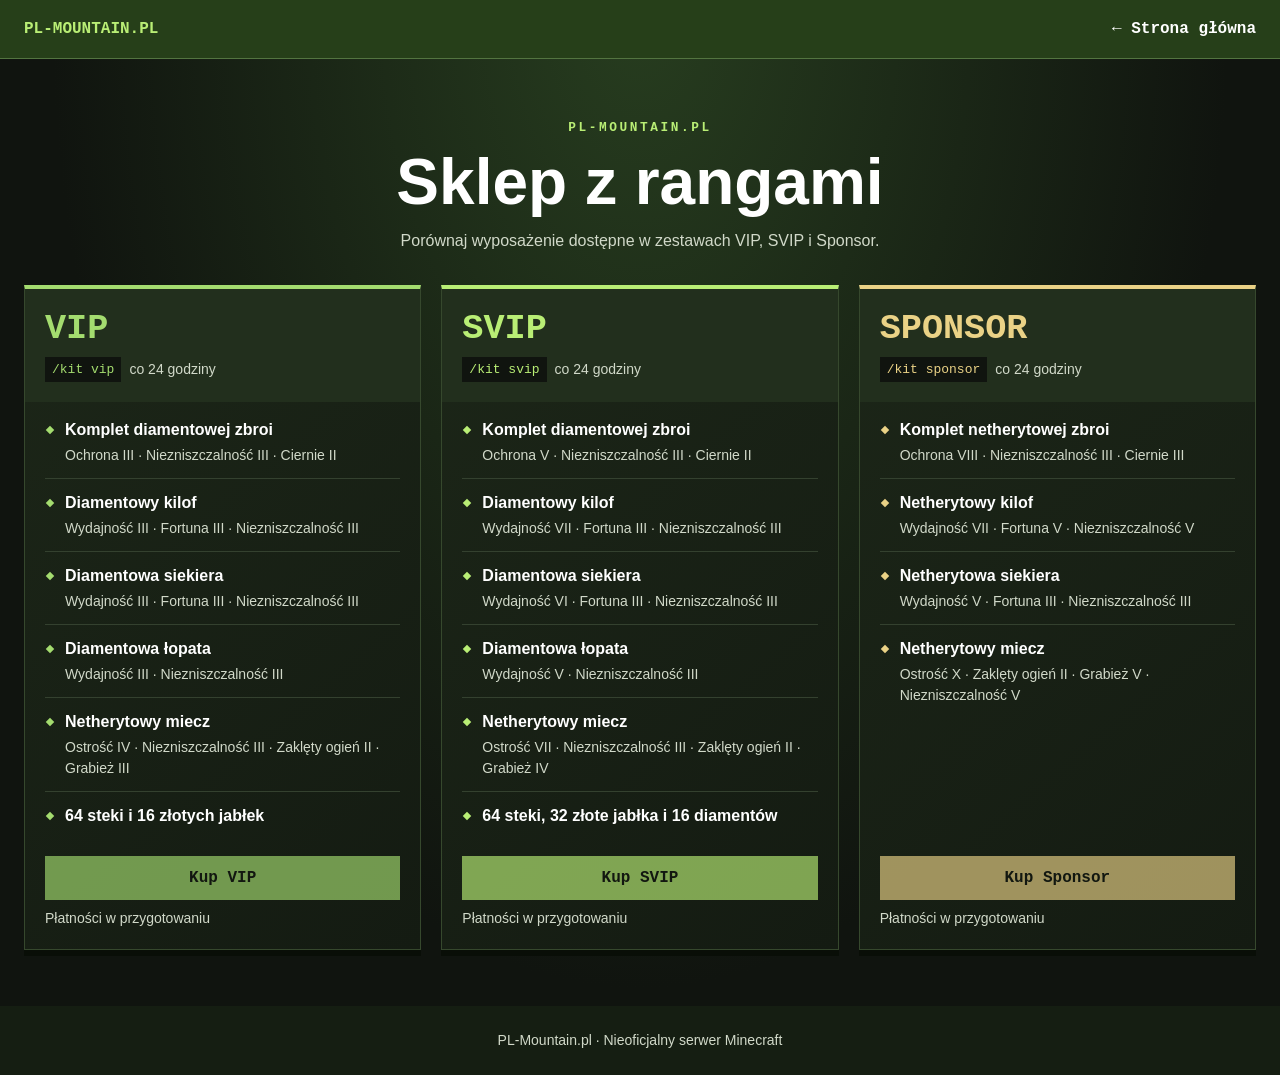
==== shop.html @ c13b595e "adding shop.html" ====
<!doctype html>
<html lang="pl">
<head>
  <meta charset="utf-8">
  <meta name="viewport" content="width=device-width, initial-scale=1">
  <title>Sklep z rangami | PL-Mountain.pl</title>
  <style>
    :root {
      color-scheme: dark;
      --background: #10140f;
      --forest: #263f19;
      --lime: #b9ee75;
      --muted: #d1d9c9;
    }
    * { box-sizing: border-box; }
    body {
      margin: 0;
      color: #fff;
      background: radial-gradient(ellipse at top, #273d1f, var(--background) 65%);
      font-family: Arial, Helvetica, sans-serif;
      line-height: 1.5;
    }
    a { color: inherit; }
    a:focus-visible { outline: 2px solid var(--lime); outline-offset: 5px; }
    .top { background: var(--forest); border-bottom: 1px solid #537440; }
    .nav {
      max-width: 1300px;
      margin: auto;
      padding: 20px 24px;
      display: flex;
      flex-wrap: wrap;
      align-items: center;
      justify-content: space-between;
      gap: 12px 24px;
      font: bold 1rem "Courier New", monospace;
    }
    .nav a { text-decoration: none; }
    .nav a:hover, .brand { color: var(--lime); }
    main { max-width: 1300px; margin: auto; padding: 48px 24px 56px; }
    .intro { text-align: center; margin-bottom: 32px; }
    .eyebrow {
      color: var(--lime);
      font: bold .8rem "Courier New", monospace;
      letter-spacing: .2em;
    }
    h1 { font-size: clamp(2.25rem, 6vw, 4rem); line-height: 1.08; margin: 12px 0; }
    .intro p:last-child { color: var(--muted); margin: 0; }
    .ranks { display: grid; grid-template-columns: repeat(3, minmax(0, 1fr)); gap: 20px; }
    .rank {
      display: flex;
      flex-direction: column;
      background: linear-gradient(140deg, #1c2618, #141b12);
      border: 1px solid #36482d;
      border-top: 4px solid var(--accent);
      box-shadow: 0 6px 0 #090e07;
    }
    .rank-header { padding: 20px; background: #222f1d; }
    .rank h2 {
      margin: 0 0 8px;
      color: var(--accent);
      font: bold clamp(1.6rem, 3vw, 2.2rem) "Courier New", monospace;
      text-transform: uppercase;
    }
    .rank-header p { display: flex; flex-wrap: wrap; align-items: center; gap: 8px; margin: 0; }
    code { padding: 3px 7px; background: #10140f; color: var(--accent); }
    .rank ul { margin: 0; padding: 4px 20px 16px; list-style: none; }
    .rank li { position: relative; padding: 12px 0 12px 20px; }
    .rank li + li { border-top: 1px solid #34412f; }
    .rank li::before {
      content: "";
      position: absolute;
      left: 2px;
      top: 21px;
      width: 6px;
      height: 6px;
      background: var(--accent);
      transform: rotate(45deg);
    }
    .rank li span { display: block; margin-top: 3px; }
    .rank span, footer { color: var(--muted); font-size: .875rem; }
    .rank-purchase { margin-top: auto; padding: 0 20px 20px; }
    .buy {
      display: block;
      width: 100%;
      padding: 12px;
      border: 1px solid var(--accent);
      background: var(--accent);
      color: #10140f;
      font: bold 1rem "Courier New", monospace;
      text-align: center;
      text-decoration: none;
    }
    .buy[href]:hover { background: #e0f5c9; }
    .buy:disabled { opacity: .65; cursor: not-allowed; }
    .rank-purchase p { margin: 8px 0 0; color: var(--muted); font-size: .875rem; }
    footer { text-align: center; padding: 24px; background: #151e12; }
    @media (max-width: 800px) {
      main { max-width: 560px; padding: 32px 16px 40px; }
      .ranks { grid-template-columns: 1fr; }
    }
  </style>
</head>
<body>
  <header class="top">
    <nav class="nav" aria-label="Menu główne">
      <a class="brand" href="index.html">PL-MOUNTAIN.PL</a>
      <a href="index.html">← Strona główna</a>
    </nav>
  </header>
  <main>
    <header class="intro">
      <p class="eyebrow">PL-MOUNTAIN.PL</p>
      <h1>Sklep z rangami</h1>
      <p>Porównaj wyposażenie dostępne w zestawach VIP, SVIP i Sponsor.</p>
    </header>
    <section class="ranks" aria-label="Porównanie rang">
      <article class="rank" style="--accent: #a4dc6f">
        <header class="rank-header">
          <h2>VIP</h2>
          <p><code>/kit vip</code> <span>co 24 godziny</span></p>
        </header>
        <ul>
          <li><strong>Komplet diamentowej zbroi</strong><span>Ochrona III · Niezniszczalność III · Ciernie II</span></li>
          <li><strong>Diamentowy kilof</strong><span>Wydajność III · Fortuna III · Niezniszczalność III</span></li>
          <li><strong>Diamentowa siekiera</strong><span>Wydajność III · Fortuna III · Niezniszczalność III</span></li>
          <li><strong>Diamentowa łopata</strong><span>Wydajność III · Niezniszczalność III</span></li>
          <li><strong>Netherytowy miecz</strong><span>Ostrość IV · Niezniszczalność III · Zaklęty ogień II · Grabież III</span></li>
          <li><strong>64 steki i 16 złotych jabłek</strong></li>
        </ul>
        <div class="rank-purchase">
          <!-- Po konfiguracji płatności zamień przycisk na link do produktu u operatora. -->
          <button class="buy" type="button" disabled aria-describedby="status-vip">Kup VIP</button>
          <p id="status-vip">Płatności w przygotowaniu</p>
        </div>
      </article>
      <article class="rank" style="--accent: #b9ee75">
        <header class="rank-header">
          <h2>SVIP</h2>
          <p><code>/kit svip</code> <span>co 24 godziny</span></p>
        </header>
        <ul>
          <li><strong>Komplet diamentowej zbroi</strong><span>Ochrona V · Niezniszczalność III · Ciernie II</span></li>
          <li><strong>Diamentowy kilof</strong><span>Wydajność VII · Fortuna III · Niezniszczalność III</span></li>
          <li><strong>Diamentowa siekiera</strong><span>Wydajność VI · Fortuna III · Niezniszczalność III</span></li>
          <li><strong>Diamentowa łopata</strong><span>Wydajność V · Niezniszczalność III</span></li>
          <li><strong>Netherytowy miecz</strong><span>Ostrość VII · Niezniszczalność III · Zaklęty ogień II · Grabież IV</span></li>
          <li><strong>64 steki, 32 złote jabłka i 16 diamentów</strong></li>
        </ul>
        <div class="rank-purchase">
          <!-- Po konfiguracji płatności zamień przycisk na link do produktu u operatora. -->
          <button class="buy" type="button" disabled aria-describedby="status-svip">Kup SVIP</button>
          <p id="status-svip">Płatności w przygotowaniu</p>
        </div>
      </article>
      <article class="rank" style="--accent: #ead286">
        <header class="rank-header">
          <h2>Sponsor</h2>
          <p><code>/kit sponsor</code> <span>co 24 godziny</span></p>
        </header>
        <ul>
          <li><strong>Komplet netherytowej zbroi</strong><span>Ochrona VIII · Niezniszczalność III · Ciernie III</span></li>
          <li><strong>Netherytowy kilof</strong><span>Wydajność VII · Fortuna V · Niezniszczalność V</span></li>
          <li><strong>Netherytowa siekiera</strong><span>Wydajność V · Fortuna III · Niezniszczalność III</span></li>
          <li><strong>Netherytowy miecz</strong><span>Ostrość X · Zaklęty ogień II · Grabież V · Niezniszczalność V</span></li>
        </ul>
        <div class="rank-purchase">
          <!-- Po konfiguracji płatności zamień przycisk na link do produktu u operatora. -->
          <button class="buy" type="button" disabled aria-describedby="status-sponsor">Kup Sponsor</button>
          <p id="status-sponsor">Płatności w przygotowaniu</p>
        </div>
      </article>
    </section>
  </main>
  <footer>PL-Mountain.pl · Nieoficjalny serwer Minecraft</footer>
</body>
</html>
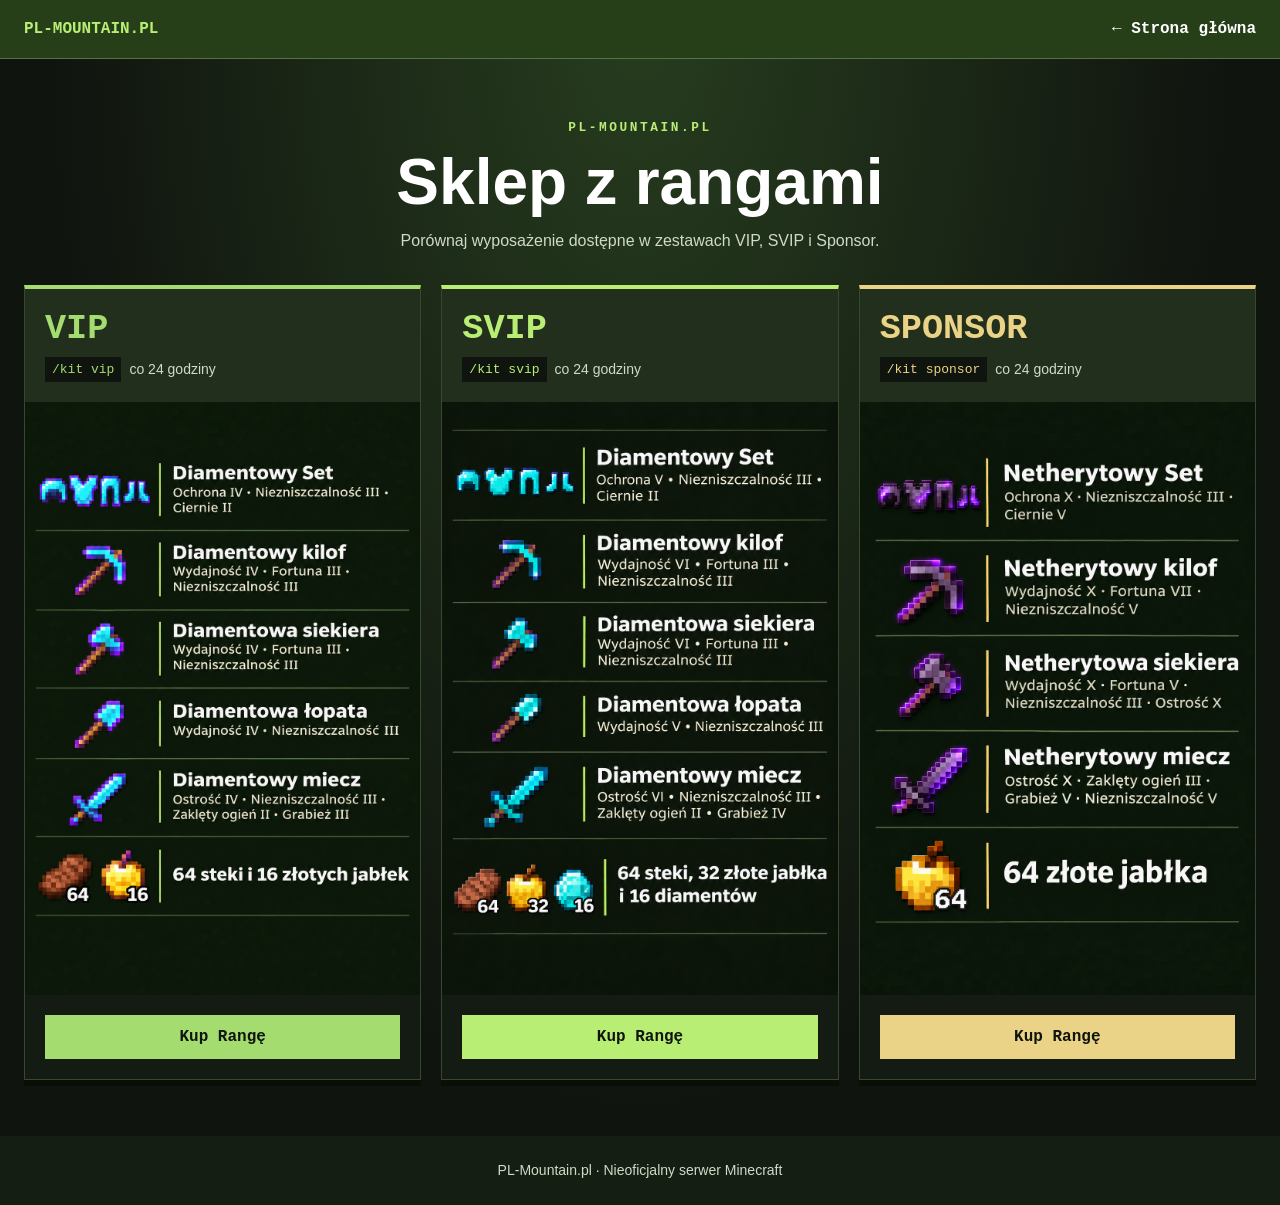
==== commit 7d9b6d91: "Ending of shop.html" ====
--- a/shop.html
+++ b/shop.html
@@ -12,17 +12,37 @@
       --lime: #b9ee75;
       --muted: #d1d9c9;
     }
-    * { box-sizing: border-box; }
+
+    * {
+      box-sizing: border-box;
+    }
+
     body {
       margin: 0;
       color: #fff;
-      background: radial-gradient(ellipse at top, #273d1f, var(--background) 65%);
+      background: radial-gradient(
+        ellipse at top,
+        #273d1f,
+        var(--background) 65%
+      );
       font-family: Arial, Helvetica, sans-serif;
       line-height: 1.5;
     }
-    a { color: inherit; }
-    a:focus-visible { outline: 2px solid var(--lime); outline-offset: 5px; }
-    .top { background: var(--forest); border-bottom: 1px solid #537440; }
+
+    a {
+      color: inherit;
+    }
+
+    a:focus-visible {
+      outline: 2px solid var(--lime);
+      outline-offset: 5px;
+    }
+
+    .top {
+      background: var(--forest);
+      border-bottom: 1px solid #537440;
+    }
+
     .nav {
       max-width: 1300px;
       margin: auto;
@@ -34,51 +54,108 @@
       gap: 12px 24px;
       font: bold 1rem "Courier New", monospace;
     }
-    .nav a { text-decoration: none; }
-    .nav a:hover, .brand { color: var(--lime); }
-    main { max-width: 1300px; margin: auto; padding: 48px 24px 56px; }
-    .intro { text-align: center; margin-bottom: 32px; }
+
+    .nav a {
+      text-decoration: none;
+    }
+
+    .nav a:hover,
+    .brand {
+      color: var(--lime);
+    }
+
+    main {
+      max-width: 1300px;
+      margin: auto;
+      padding: 48px 24px 56px;
+    }
+
+    .intro {
+      text-align: center;
+      margin-bottom: 32px;
+    }
+
     .eyebrow {
       color: var(--lime);
       font: bold .8rem "Courier New", monospace;
       letter-spacing: .2em;
     }
-    h1 { font-size: clamp(2.25rem, 6vw, 4rem); line-height: 1.08; margin: 12px 0; }
-    .intro p:last-child { color: var(--muted); margin: 0; }
-    .ranks { display: grid; grid-template-columns: repeat(3, minmax(0, 1fr)); gap: 20px; }
+
+    h1 {
+      font-size: clamp(2.25rem, 6vw, 4rem);
+      line-height: 1.08;
+      margin: 12px 0;
+    }
+
+    .intro p:last-child {
+      color: var(--muted);
+      margin: 0;
+    }
+
+    .ranks {
+      display: grid;
+      grid-template-columns: repeat(3, minmax(0, 1fr));
+      gap: 20px;
+    }
+
     .rank {
+      min-width: 0;
       display: flex;
       flex-direction: column;
-      background: linear-gradient(140deg, #1c2618, #141b12);
+      background: #141b12;
       border: 1px solid #36482d;
       border-top: 4px solid var(--accent);
       box-shadow: 0 6px 0 #090e07;
     }
-    .rank-header { padding: 20px; background: #222f1d; }
+
+    .rank-header {
+      padding: 20px;
+      background: #222f1d;
+    }
+
     .rank h2 {
       margin: 0 0 8px;
       color: var(--accent);
       font: bold clamp(1.6rem, 3vw, 2.2rem) "Courier New", monospace;
       text-transform: uppercase;
     }
-    .rank-header p { display: flex; flex-wrap: wrap; align-items: center; gap: 8px; margin: 0; }
-    code { padding: 3px 7px; background: #10140f; color: var(--accent); }
-    .rank ul { margin: 0; padding: 4px 20px 16px; list-style: none; }
-    .rank li { position: relative; padding: 12px 0 12px 20px; }
-    .rank li + li { border-top: 1px solid #34412f; }
-    .rank li::before {
-      content: "";
-      position: absolute;
-      left: 2px;
-      top: 21px;
-      width: 6px;
-      height: 6px;
-      background: var(--accent);
-      transform: rotate(45deg);
-    }
-    .rank li span { display: block; margin-top: 3px; }
-    .rank span, footer { color: var(--muted); font-size: .875rem; }
-    .rank-purchase { margin-top: auto; padding: 0 20px 20px; }
+
+    .rank-header p {
+      display: flex;
+      flex-wrap: wrap;
+      align-items: center;
+      gap: 8px;
+      margin: 0;
+    }
+
+    code {
+      padding: 3px 7px;
+      background: #10140f;
+      color: var(--accent);
+    }
+
+    .rank-header span,
+    footer {
+      color: var(--muted);
+      font-size: .875rem;
+    }
+
+    .rank-image {
+      margin: 0 0 20px;
+    }
+
+    .rank-image img {
+      display: block;
+      width: 100%;
+      max-width: 100%;
+      height: auto;
+    }
+
+    .rank-purchase {
+      margin-top: auto;
+      padding: 0 20px 20px;
+    }
+
     .buy {
       display: block;
       width: 100%;
@@ -89,14 +166,28 @@
       font: bold 1rem "Courier New", monospace;
       text-align: center;
       text-decoration: none;
-    }
-    .buy[href]:hover { background: #e0f5c9; }
-    .buy:disabled { opacity: .65; cursor: not-allowed; }
-    .rank-purchase p { margin: 8px 0 0; color: var(--muted); font-size: .875rem; }
-    footer { text-align: center; padding: 24px; background: #151e12; }
+      transition: background .2s;
+    }
+
+    .buy:hover {
+      background: #e0f5c9;
+    }
+
+    footer {
+      text-align: center;
+      padding: 24px;
+      background: #151e12;
+    }
+
     @media (max-width: 800px) {
-      main { max-width: 560px; padding: 32px 16px 40px; }
-      .ranks { grid-template-columns: 1fr; }
+      main {
+        max-width: 560px;
+        padding: 32px 16px 40px;
+      }
+
+      .ranks {
+        grid-template-columns: 1fr;
+      }
     }
   </style>
 </head>
@@ -107,70 +198,98 @@
       <a href="index.html">← Strona główna</a>
     </nav>
   </header>
+
   <main>
     <header class="intro">
       <p class="eyebrow">PL-MOUNTAIN.PL</p>
       <h1>Sklep z rangami</h1>
       <p>Porównaj wyposażenie dostępne w zestawach VIP, SVIP i Sponsor.</p>
     </header>
+
     <section class="ranks" aria-label="Porównanie rang">
       <article class="rank" style="--accent: #a4dc6f">
         <header class="rank-header">
           <h2>VIP</h2>
-          <p><code>/kit vip</code> <span>co 24 godziny</span></p>
+          <p>
+            <code>/kit vip</code>
+            <span>co 24 godziny</span>
+          </p>
         </header>
-        <ul>
-          <li><strong>Komplet diamentowej zbroi</strong><span>Ochrona III · Niezniszczalność III · Ciernie II</span></li>
-          <li><strong>Diamentowy kilof</strong><span>Wydajność III · Fortuna III · Niezniszczalność III</span></li>
-          <li><strong>Diamentowa siekiera</strong><span>Wydajność III · Fortuna III · Niezniszczalność III</span></li>
-          <li><strong>Diamentowa łopata</strong><span>Wydajność III · Niezniszczalność III</span></li>
-          <li><strong>Netherytowy miecz</strong><span>Ostrość IV · Niezniszczalność III · Zaklęty ogień II · Grabież III</span></li>
-          <li><strong>64 steki i 16 złotych jabłek</strong></li>
-        </ul>
+
+        <div class="rank-image">
+          <img
+            src="vip.png"
+            alt="Zestaw VIP: diamentowa zbroja z Ochroną IV, Niezniszczalnością III i Cierniami II; diamentowy kilof i siekiera z Wydajnością IV, Fortuną III i Niezniszczalnością III; diamentowa łopata z Wydajnością IV i Niezniszczalnością III; diamentowy miecz z Ostrością IV, Niezniszczalnością III, Zaklętym ogniem II i Grabieżą III; 64 steki i 16 złotych jabłek."
+            width="1024"
+            height="1536"
+          >
+        </div>
+
         <div class="rank-purchase">
-          <!-- Po konfiguracji płatności zamień przycisk na link do produktu u operatora. -->
-          <button class="buy" type="button" disabled aria-describedby="status-vip">Kup VIP</button>
-          <p id="status-vip">Płatności w przygotowaniu</p>
+          <a
+            href="https://pl-mountain.tebex.store/"
+            class="buy"
+            aria-label="Kup rangę VIP w sklepie Tebex"
+          >Kup Rangę</a>
         </div>
       </article>
+
       <article class="rank" style="--accent: #b9ee75">
         <header class="rank-header">
           <h2>SVIP</h2>
-          <p><code>/kit svip</code> <span>co 24 godziny</span></p>
+          <p>
+            <code>/kit svip</code>
+            <span>co 24 godziny</span>
+          </p>
         </header>
-        <ul>
-          <li><strong>Komplet diamentowej zbroi</strong><span>Ochrona V · Niezniszczalność III · Ciernie II</span></li>
-          <li><strong>Diamentowy kilof</strong><span>Wydajność VII · Fortuna III · Niezniszczalność III</span></li>
-          <li><strong>Diamentowa siekiera</strong><span>Wydajność VI · Fortuna III · Niezniszczalność III</span></li>
-          <li><strong>Diamentowa łopata</strong><span>Wydajność V · Niezniszczalność III</span></li>
-          <li><strong>Netherytowy miecz</strong><span>Ostrość VII · Niezniszczalność III · Zaklęty ogień II · Grabież IV</span></li>
-          <li><strong>64 steki, 32 złote jabłka i 16 diamentów</strong></li>
-        </ul>
+
+        <div class="rank-image">
+          <img
+            src="svip.png"
+            alt="Zestaw SVIP: diamentowa zbroja z Ochroną V, Niezniszczalnością III i Cierniami II; diamentowy kilof i siekiera z Wydajnością VI, Fortuną III i Niezniszczalnością III; diamentowa łopata z Wydajnością V i Niezniszczalnością III; diamentowy miecz z Ostrością VI, Niezniszczalnością III, Zaklętym ogniem II i Grabieżą IV; 64 steki, 32 złote jabłka i 16 diamentów."
+            width="1024"
+            height="1536"
+          >
+        </div>
+
         <div class="rank-purchase">
-          <!-- Po konfiguracji płatności zamień przycisk na link do produktu u operatora. -->
-          <button class="buy" type="button" disabled aria-describedby="status-svip">Kup SVIP</button>
-          <p id="status-svip">Płatności w przygotowaniu</p>
+          <a
+            href="https://pl-mountain.tebex.store/"
+            class="buy"
+            aria-label="Kup rangę SVIP w sklepie Tebex"
+          >Kup Rangę</a>
         </div>
       </article>
+
       <article class="rank" style="--accent: #ead286">
         <header class="rank-header">
           <h2>Sponsor</h2>
-          <p><code>/kit sponsor</code> <span>co 24 godziny</span></p>
+          <p>
+            <code>/kit sponsor</code>
+            <span>co 24 godziny</span>
+          </p>
         </header>
-        <ul>
-          <li><strong>Komplet netherytowej zbroi</strong><span>Ochrona VIII · Niezniszczalność III · Ciernie III</span></li>
-          <li><strong>Netherytowy kilof</strong><span>Wydajność VII · Fortuna V · Niezniszczalność V</span></li>
-          <li><strong>Netherytowa siekiera</strong><span>Wydajność V · Fortuna III · Niezniszczalność III</span></li>
-          <li><strong>Netherytowy miecz</strong><span>Ostrość X · Zaklęty ogień II · Grabież V · Niezniszczalność V</span></li>
-        </ul>
+
+        <div class="rank-image">
+          <img
+            src="sponsor.png"
+            alt="Zestaw Sponsor: netherytowa zbroja z Ochroną X, Niezniszczalnością III i Cierniami V; netherytowy kilof z Wydajnością X, Fortuną VII i Niezniszczalnością V; netherytowa siekiera z Wydajnością X, Fortuną V, Niezniszczalnością III i Ostrością X; netherytowy miecz z Ostrością X, Zaklętym ogniem III, Grabieżą V i Niezniszczalnością V; 64 złote jabłka."
+            width="1024"
+            height="1536"
+          >
+        </div>
+
         <div class="rank-purchase">
-          <!-- Po konfiguracji płatności zamień przycisk na link do produktu u operatora. -->
-          <button class="buy" type="button" disabled aria-describedby="status-sponsor">Kup Sponsor</button>
-          <p id="status-sponsor">Płatności w przygotowaniu</p>
+          <a
+            href="https://pl-mountain.tebex.store/"
+            class="buy"
+            aria-label="Kup rangę Sponsor w sklepie Tebex"
+          >Kup Rangę</a>
         </div>
       </article>
     </section>
   </main>
+
   <footer>PL-Mountain.pl · Nieoficjalny serwer Minecraft</footer>
 </body>
-</html>
+</html>
